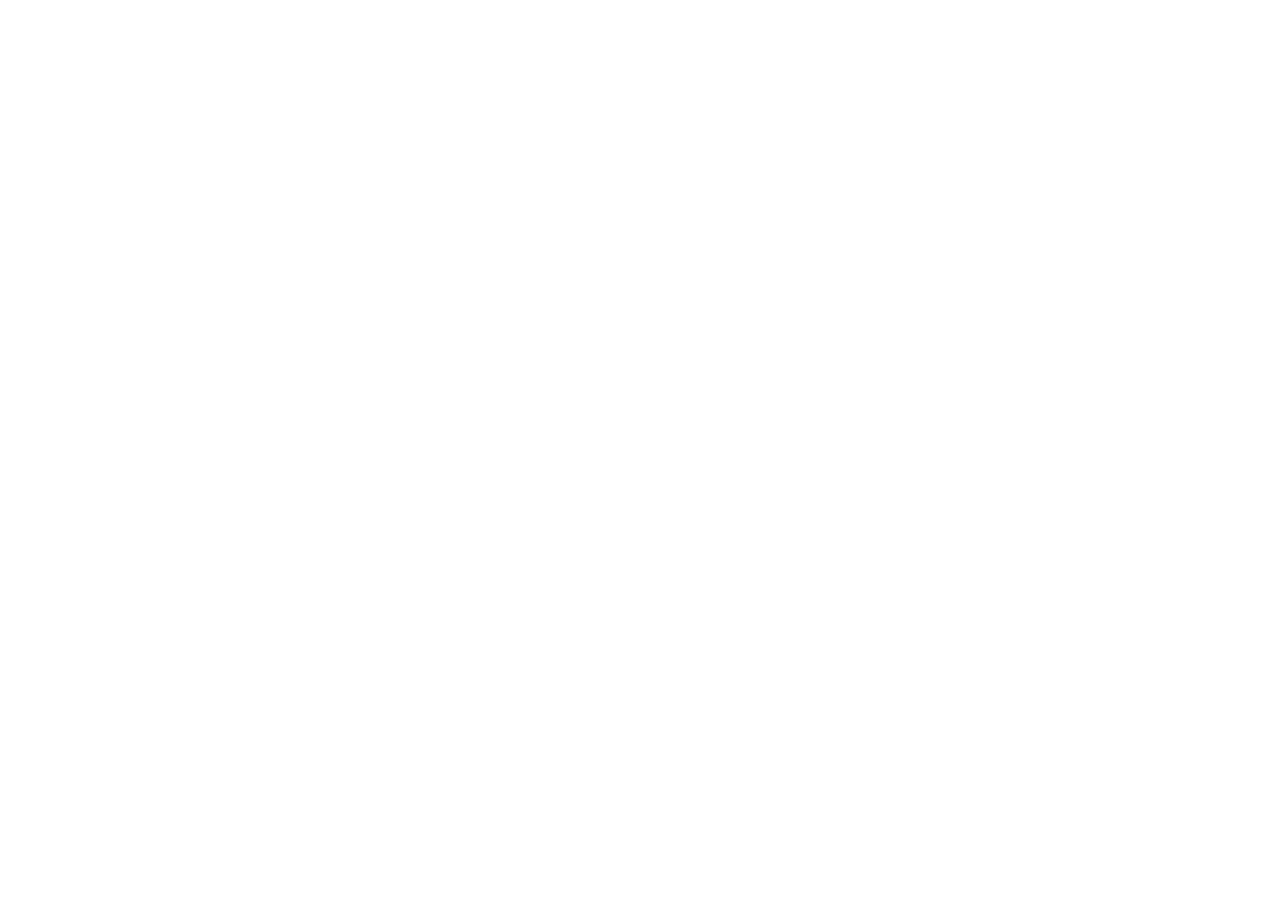
==== index.html @ 232b9eb3 "117. ders sonu" ====
<!DOCTYPE html>
<html lang="en">
<head>
    <meta charset="UTF-8">
    <link
    href="https://fonts.googleapis.com/css2?family=Raleway:wght@700&family=Oleo+Script:wght@700&family=Quicksand:wght@300;500;700&display=swap"
    rel="stylesheet"
    />
    <link rel="stylesheet" href="styles.css">
    <title>Seyahat Rehberim</title>
</head>
<body>
    <header>
        <nav></nav>
    </header>
    <main>
        <section></section>
        <section></section>
    </main>
    <footer></footer>
</body>
</html>
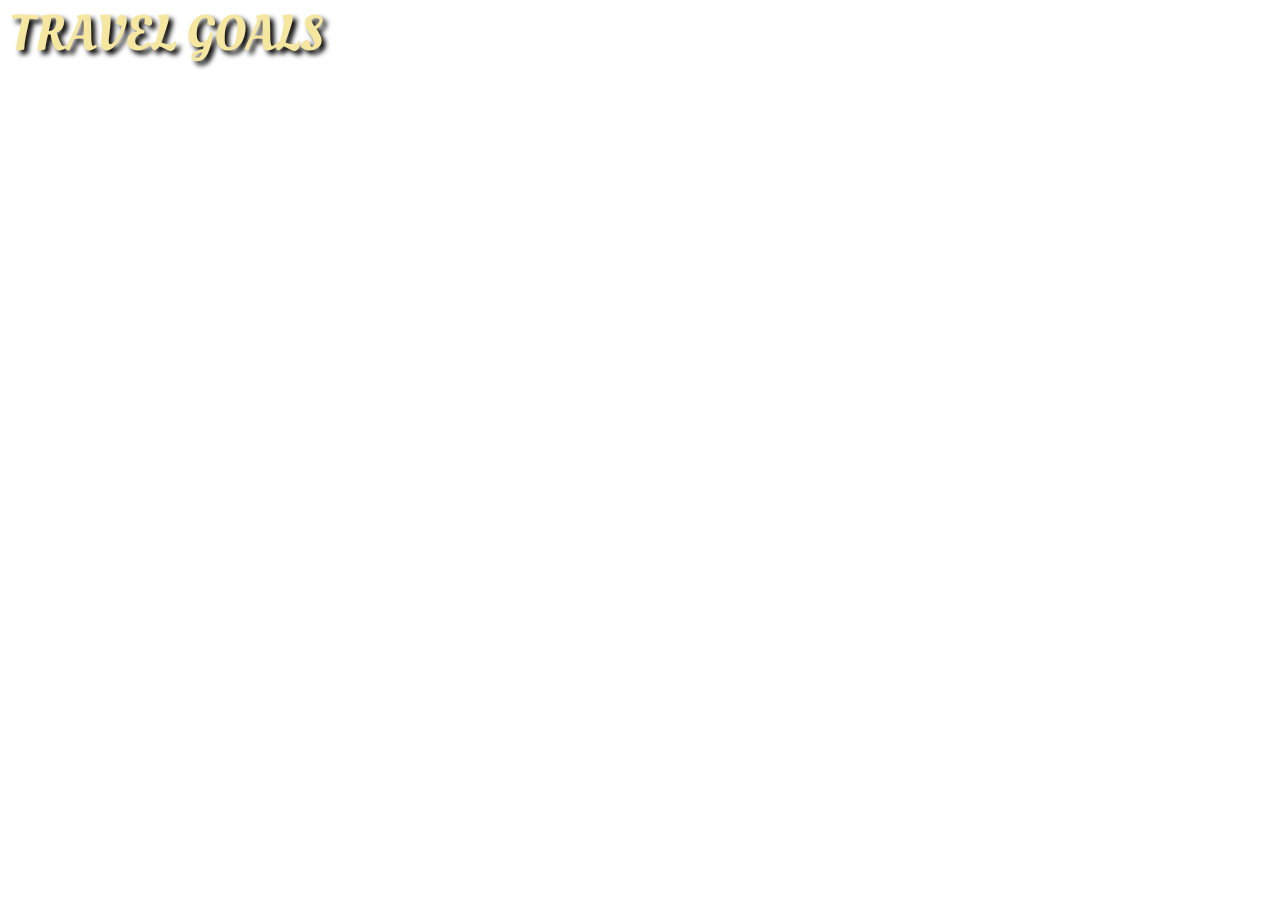
==== commit 7aa5a611: "119. ders sonu" ====
--- a/index.html
+++ b/index.html
@@ -6,11 +6,16 @@
     href="https://fonts.googleapis.com/css2?family=Raleway:wght@700&family=Oleo+Script:wght@700&family=Quicksand:wght@300;500;700&display=swap"
     rel="stylesheet"
     />
+    <link rel="stylesheet" href="shared.css">
     <link rel="stylesheet" href="styles.css">
     <title>Seyahat Rehberim</title>
 </head>
 <body>
     <header>
+        <div id="page-logo">
+          <a href="index.html"> Travel Goals </a>  
+        </div>
+        
         <nav></nav>
     </header>
     <main>
--- a/shared.css
+++ b/shared.css
@@ -0,0 +1,16 @@
+body {
+    font-family: "Quicksand", sans-serif;
+    margin: 0;
+}
+
+#page-logo a /* extradan bir bölgeyi adreslemede kullanılıyor.*/ {
+    padding: 10px;
+    font-family: "Oleo Script", sans-serif /*google dan indirdik*/;
+    color: rgb(245, 231, 160);
+    font-size: 50px;
+    text-decoration: none;
+    /* altyazıları silmeye yarıyor */
+    text-transform: uppercase /*bu da bütün harflere özel düzenleme yapmanı sağlıyor*/;
+    text-shadow: 4px 4px 5px rgb(0,0,0)/*gölgelemede
+    brinci sağdan sola, ikincisi yukardan aşağıya, üçüncüsü blurlerme, 4 renk*/
+}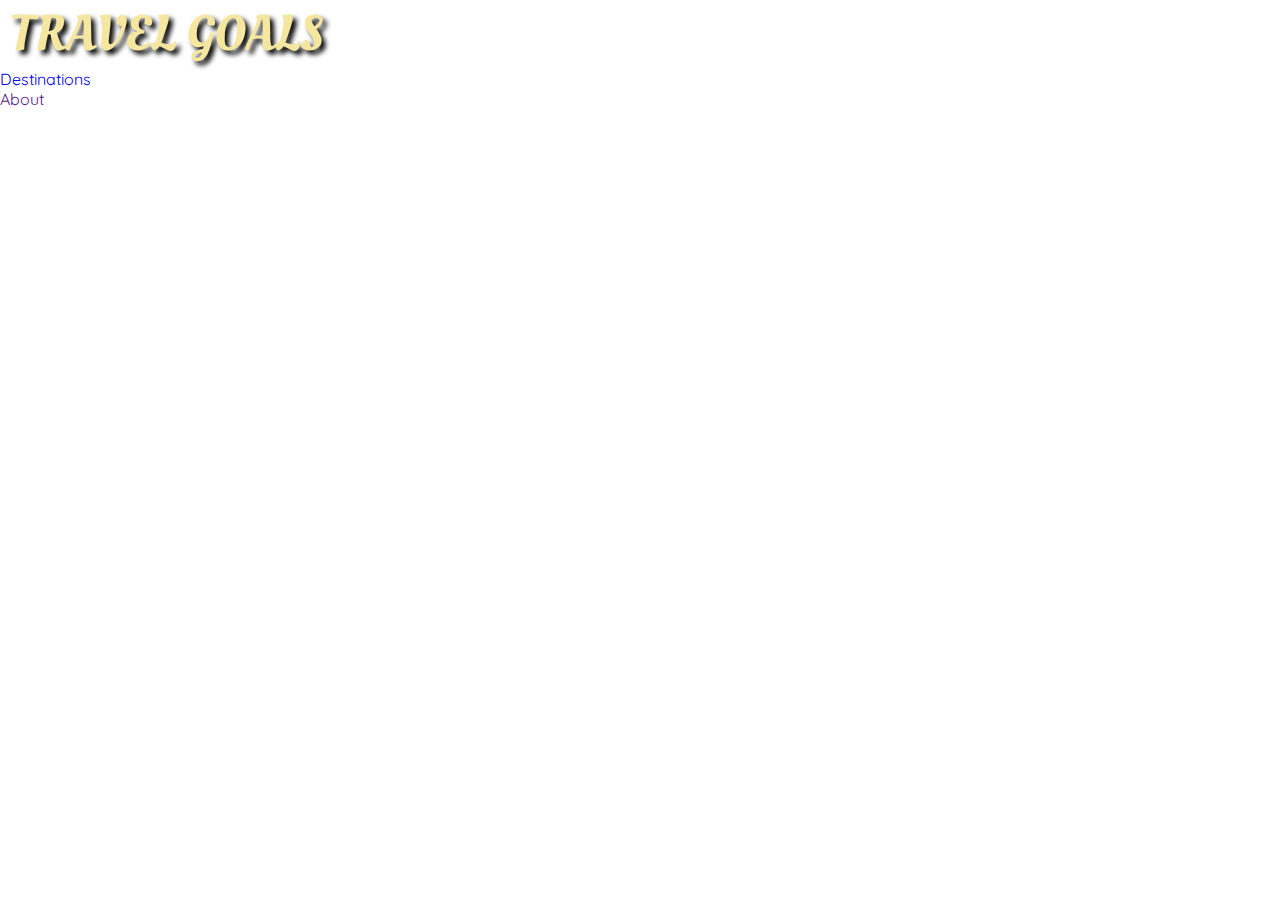
==== commit e34760d3: "119. ders sonu" ====
--- a/index.html
+++ b/index.html
@@ -16,7 +16,12 @@
           <a href="index.html"> Travel Goals </a>  
         </div>
         
-        <nav></nav>
+        <nav>
+            <ul>
+                <li><a href="places.html">Destinations</a>  </li>
+                <li><a href="">About</a> </li>
+            </ul>
+        </nav>
     </header>
     <main>
         <section></section>
--- a/shared.css
+++ b/shared.css
@@ -1,6 +1,18 @@
 body {
     font-family: "Quicksand", sans-serif;
     margin: 0;
+}
+
+ul {
+    list-style: none;
+    margin:0;
+    padding: 0;
+    
+    
+}
+
+ul a {
+    text-decoration: none;
 }
 
 #page-logo a /* extradan bir bölgeyi adreslemede kullanılıyor.*/ {
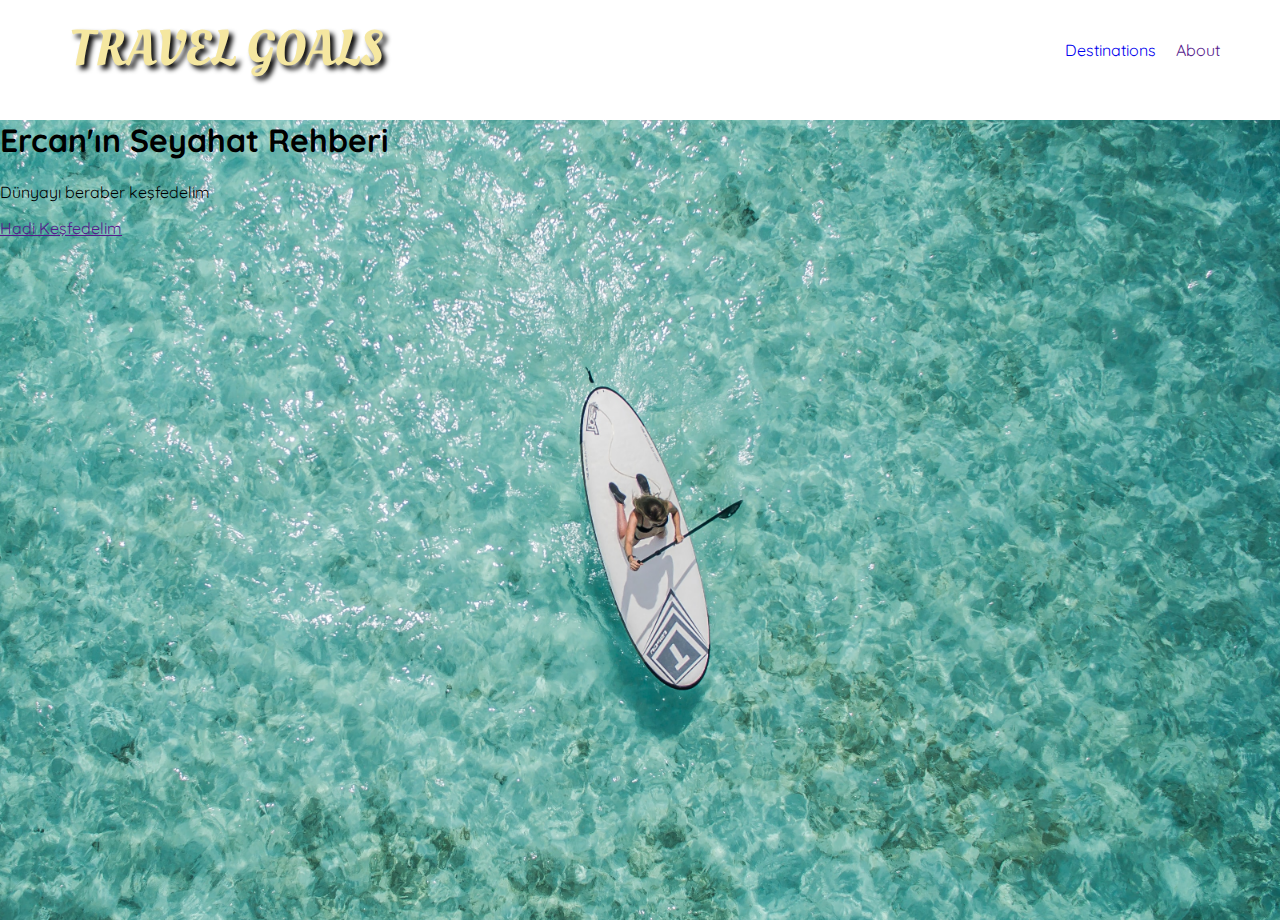
==== commit df04b765: "124.ders sonu" ====
--- a/index.html
+++ b/index.html
@@ -24,8 +24,12 @@
         </nav>
     </header>
     <main>
-        <section></section>
-        <section></section>
+        <section id="hero">
+            <h1>Ercan'ın Seyahat Rehberi</h1>
+            <p>Dünyayı beraber keşfedelim</p>
+            <a href="">Hadi Keşfedelim</a>
+        </section>
+        <section id="highlights"></section>
     </main>
     <footer></footer>
 </body>
--- a/shared.css
+++ b/shared.css
@@ -7,12 +7,13 @@
     list-style: none;
     margin:0;
     padding: 0;
-    
-    
 }
 
-ul a {
-    text-decoration: none;
+header {
+    display: flex;
+    justify-content: space-between;
+    align-items: center;
+    padding: 15px 60px;
 }
 
 #page-logo a /* extradan bir bölgeyi adreslemede kullanılıyor.*/ {
@@ -25,4 +26,19 @@
     text-transform: uppercase /*bu da bütün harflere özel düzenleme yapmanı sağlıyor*/;
     text-shadow: 4px 4px 5px rgb(0,0,0)/*gölgelemede
     brinci sağdan sola, ikincisi yukardan aşağıya, üçüncüsü blurlerme, 4 renk*/
-}+}
+
+header li{
+    margin-left: 20px;
+}
+    
+
+
+header ul{
+    display: flex;
+}
+
+ul a {
+    text-decoration: none;
+}
+
--- a/styles.css
+++ b/styles.css
@@ -0,0 +1,6 @@
+#hero {
+    height: 800px;
+    background-image: url("images/places/ocean.jpg") ;
+    background-position: center;
+    background-size: cover;
+}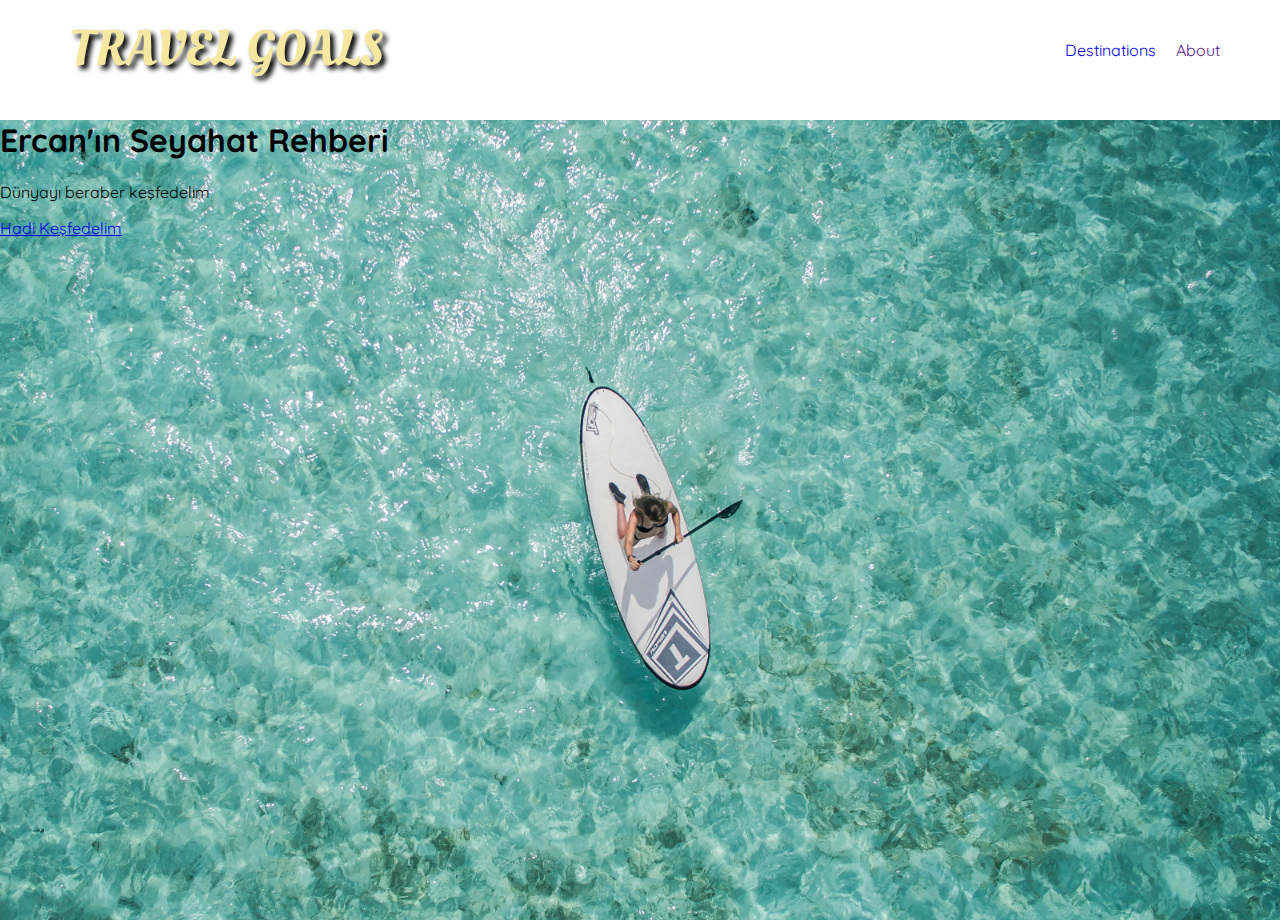
==== commit 7a91f83f: "124.ders sonu2" ====
--- a/index.html
+++ b/index.html
@@ -27,7 +27,7 @@
         <section id="hero">
             <h1>Ercan'ın Seyahat Rehberi</h1>
             <p>Dünyayı beraber keşfedelim</p>
-            <a href="">Hadi Keşfedelim</a>
+            <a href="places.html">Hadi Keşfedelim</a>
         </section>
         <section id="highlights"></section>
     </main>
--- a/styles.css
+++ b/styles.css
@@ -1,6 +1,6 @@
 #hero {
     height: 800px;
     background-image: url("images/places/ocean.jpg") ;
-    background-position: center;
-    background-size: cover;
+    background-position: center; /* resim eklendikten sonra resmin ortası geliyor buraya*/
+    background-size: cover; /*büyük resmi sığdırıyor */
 }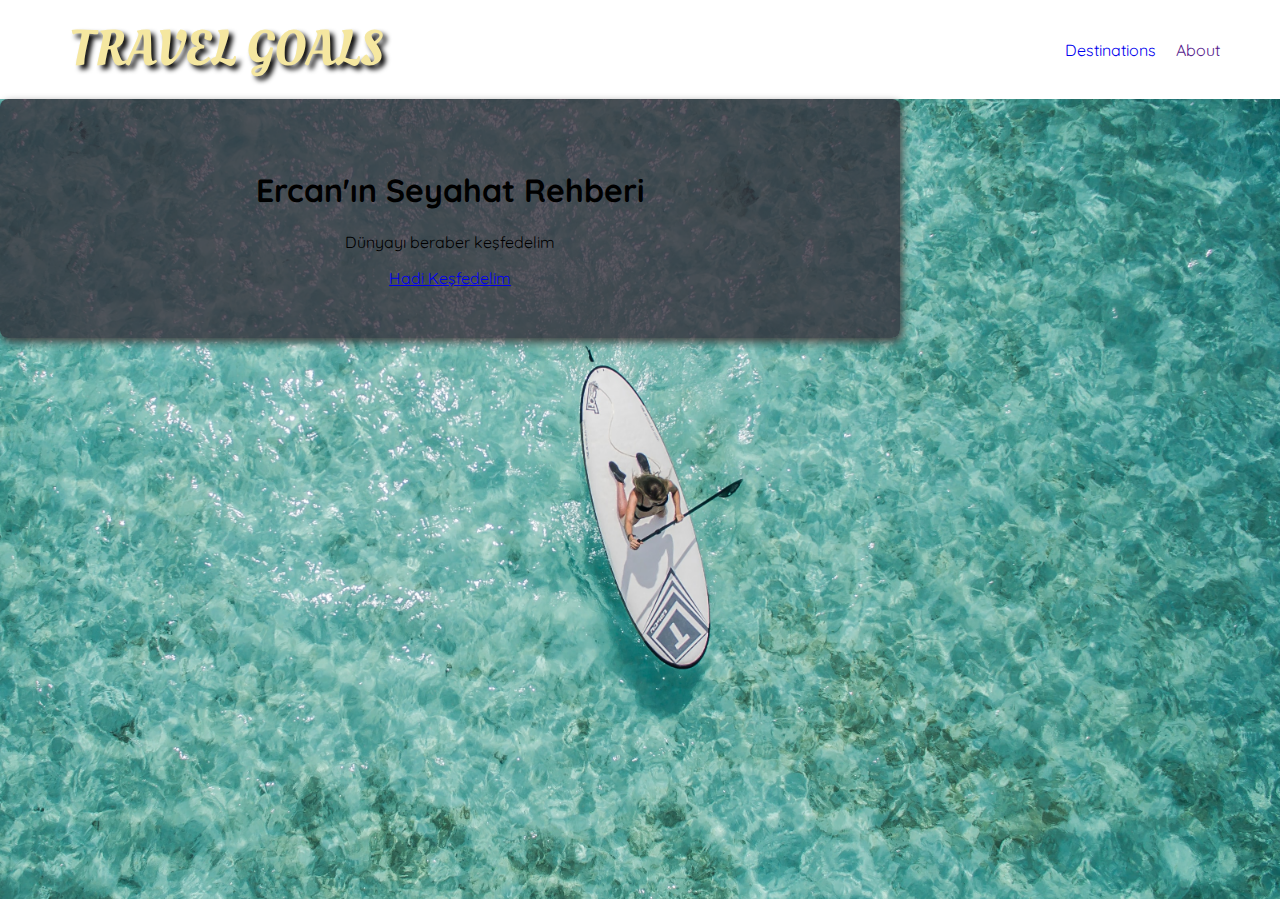
==== commit 8eeb0042: "125.ders sonu" ====
--- a/index.html
+++ b/index.html
@@ -25,9 +25,11 @@
     </header>
     <main>
         <section id="hero">
-            <h1>Ercan'ın Seyahat Rehberi</h1>
-            <p>Dünyayı beraber keşfedelim</p>
-            <a href="places.html">Hadi Keşfedelim</a>
+            <div id="hero-content">
+              <h1>Ercan'ın Seyahat Rehberi</h1>
+              <p>Dünyayı beraber keşfedelim</p>
+              <a href="places.html">Hadi Keşfedelim</a>  
+            </div>
         </section>
         <section id="highlights"></section>
     </main>
--- a/styles.css
+++ b/styles.css
@@ -3,4 +3,15 @@
     background-image: url("images/places/ocean.jpg") ;
     background-position: center; /* resim eklendikten sonra resmin ortası geliyor buraya*/
     background-size: cover; /*büyük resmi sığdırıyor */
+}
+
+#hero-content{
+    width: 900px;
+    background-color: rgb(51, 47, 57, 0.8);
+    box-shadow: 2px 4px 8px rgb(68, 67, 67); /*yine aynı mantık*/
+    border-radius: 8px; /*hatırlıyorum ama hatırlayamazsam diye yuvarlama*/
+    text-align: center;
+    padding: 50px 0;
+
+
 }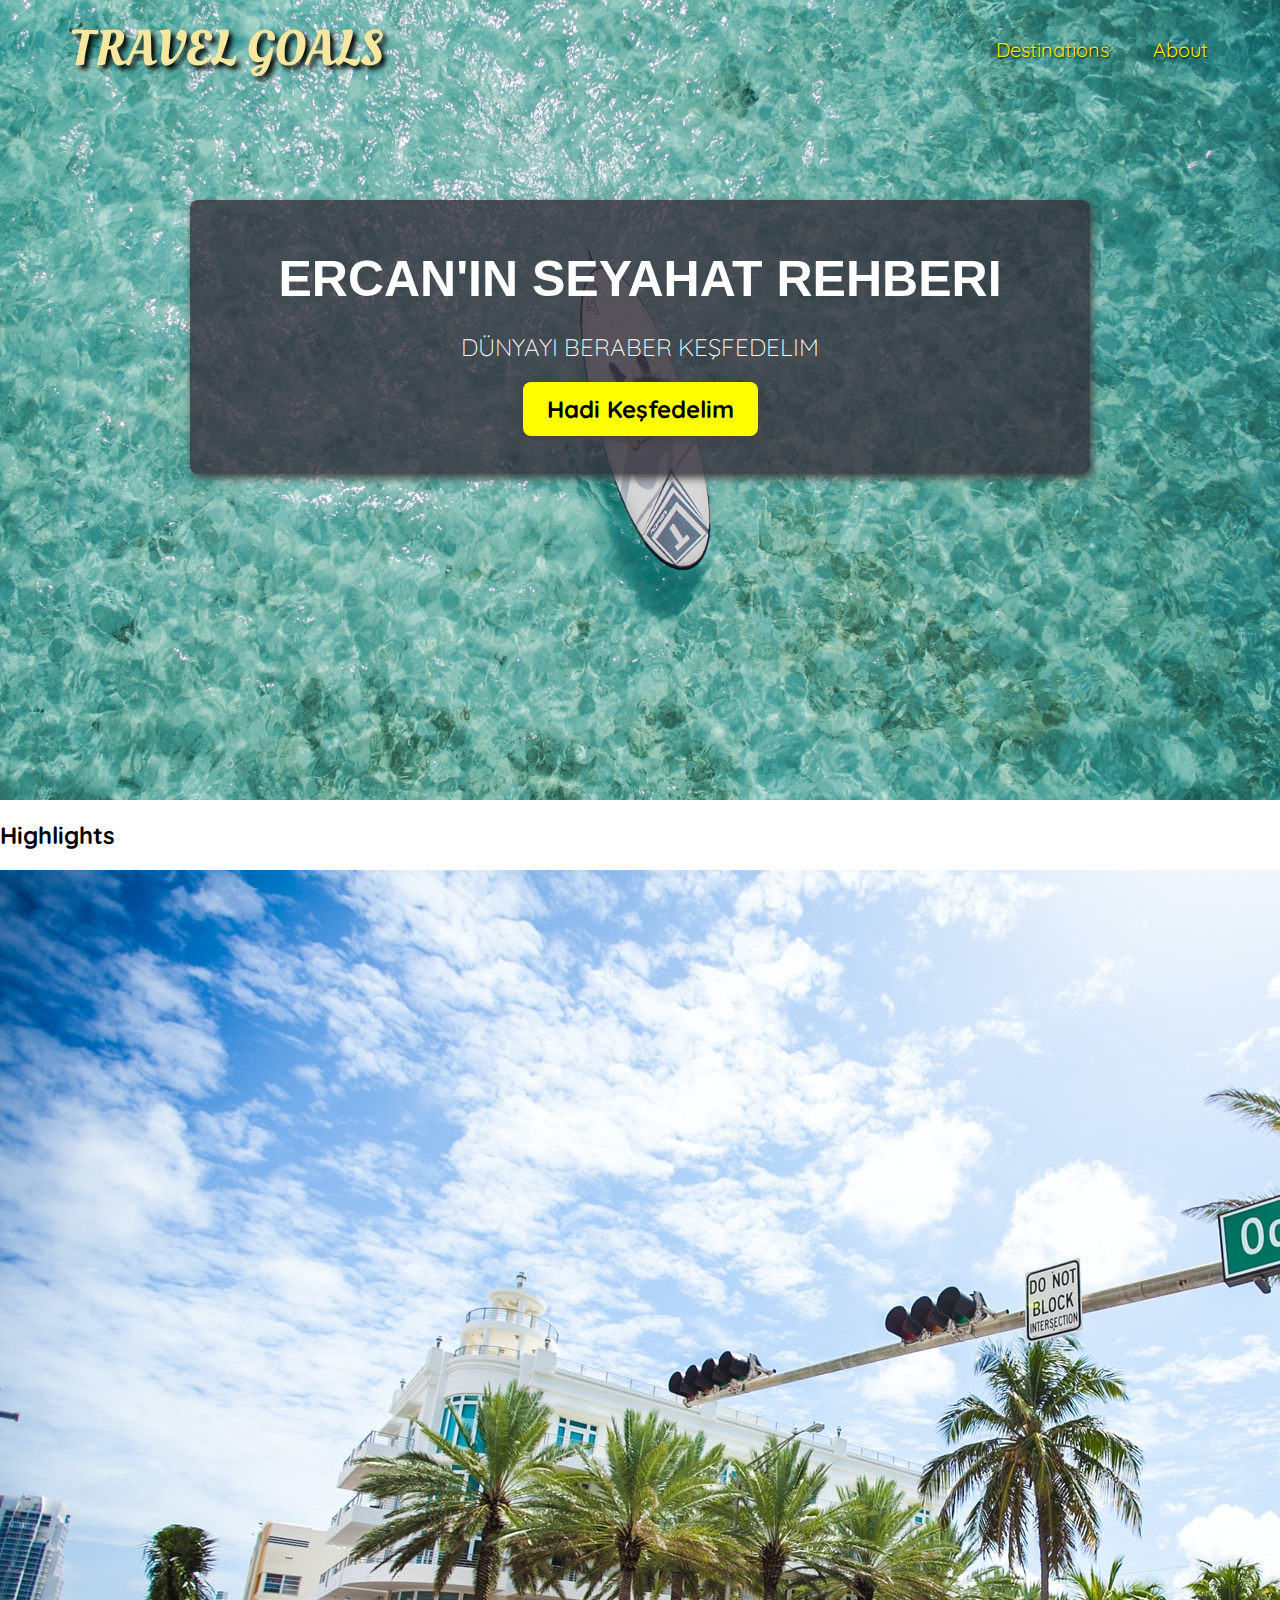
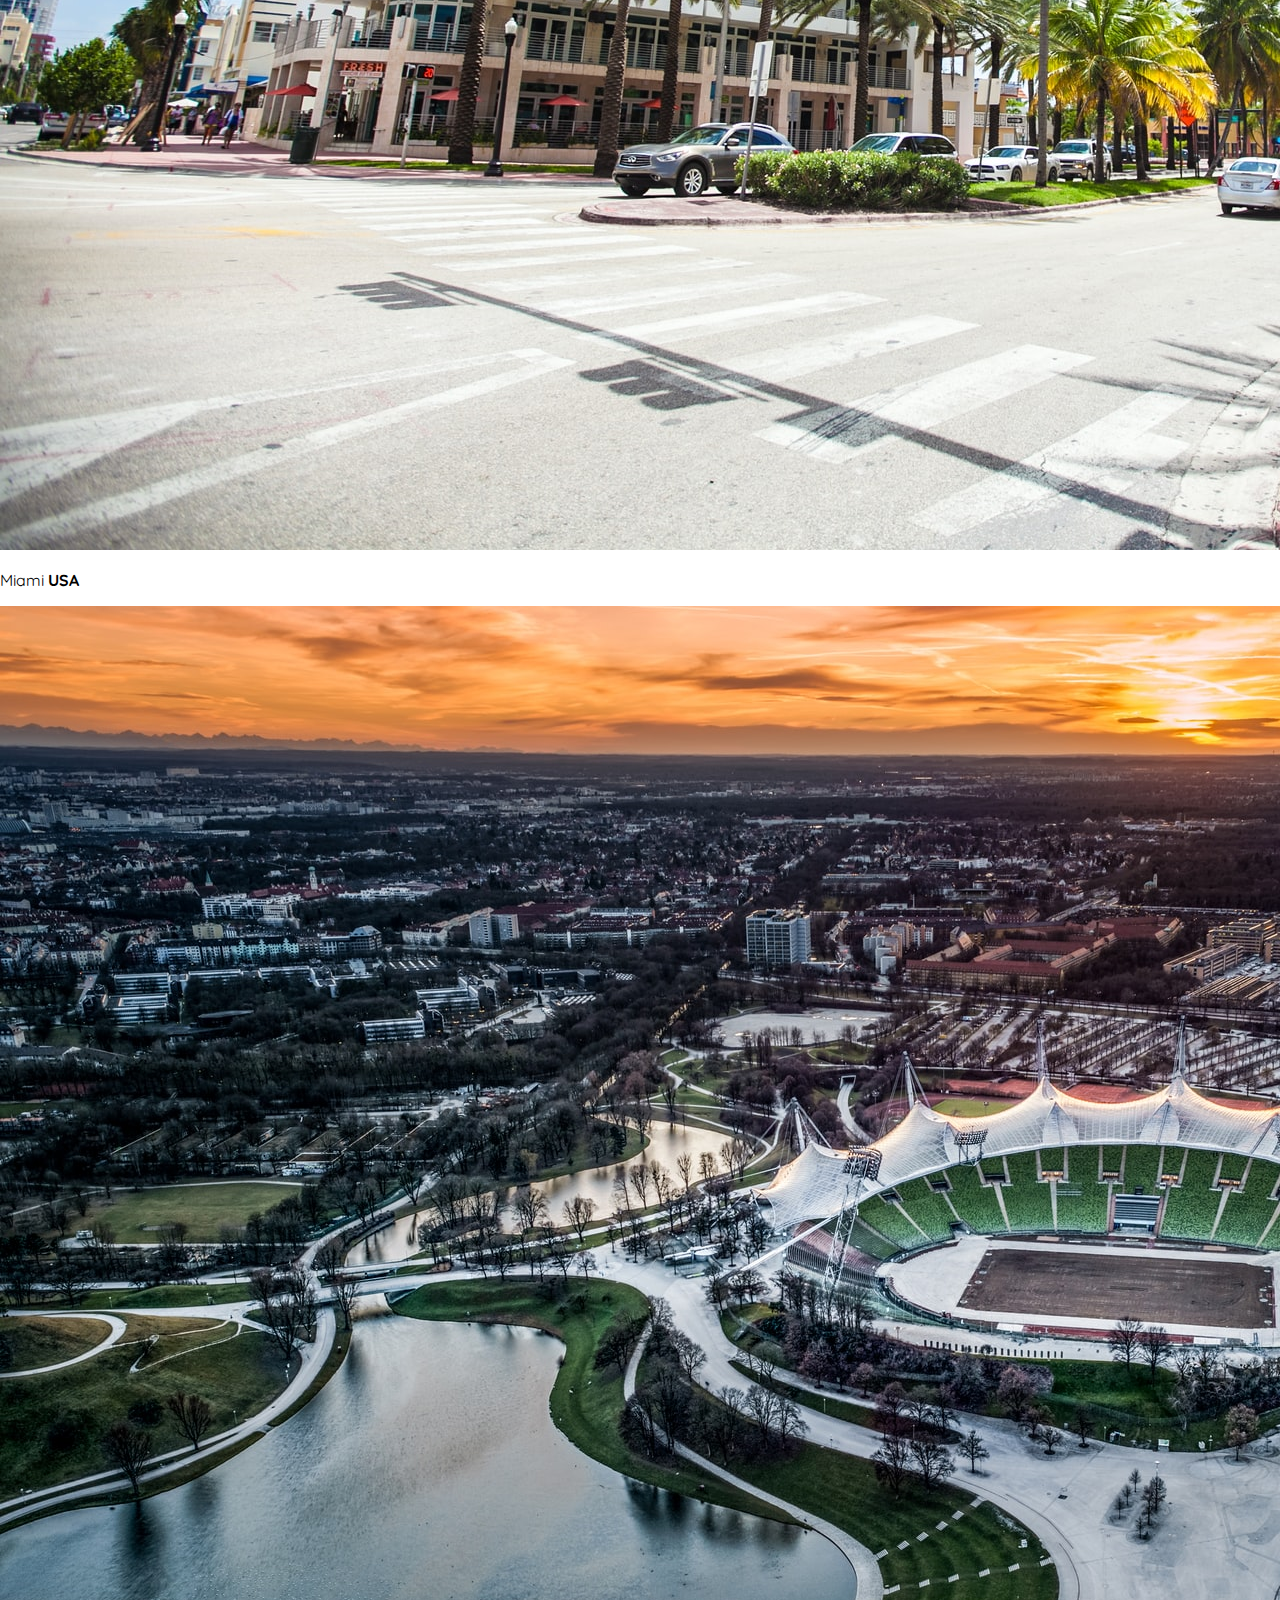
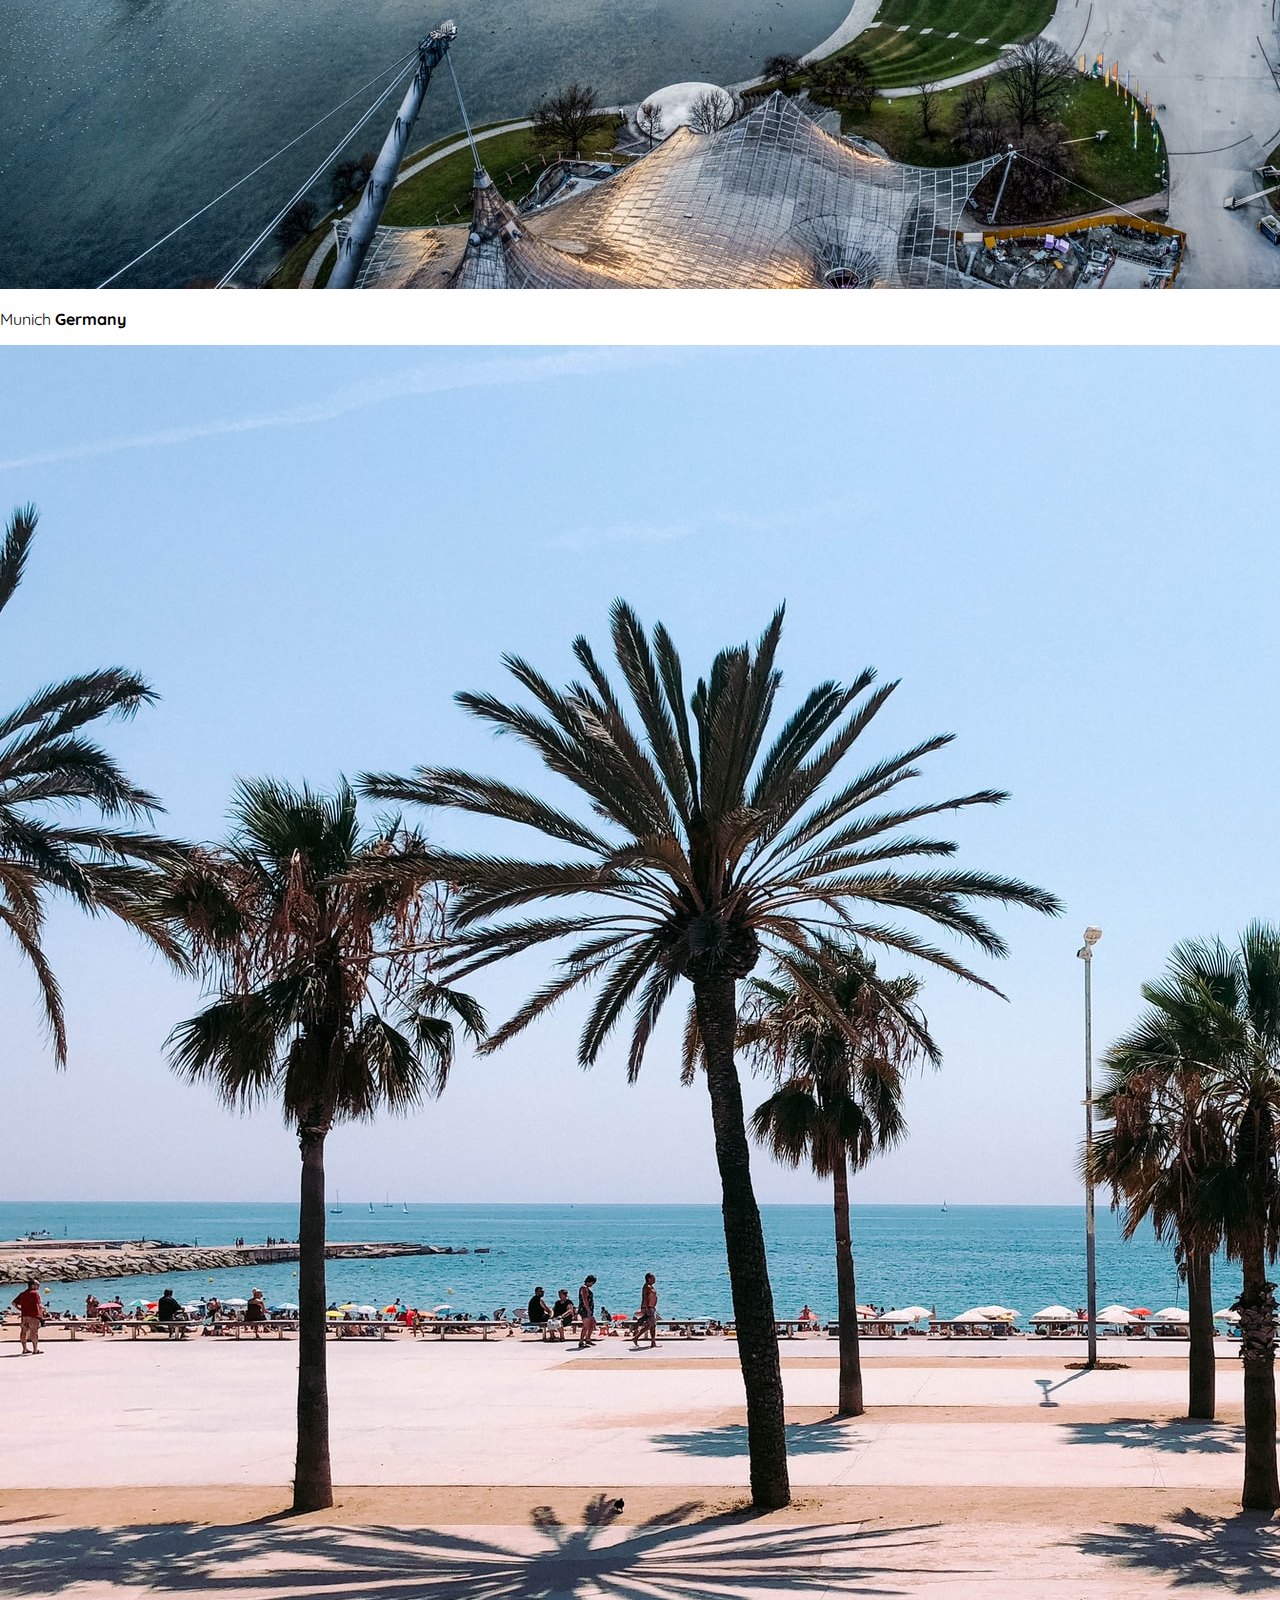
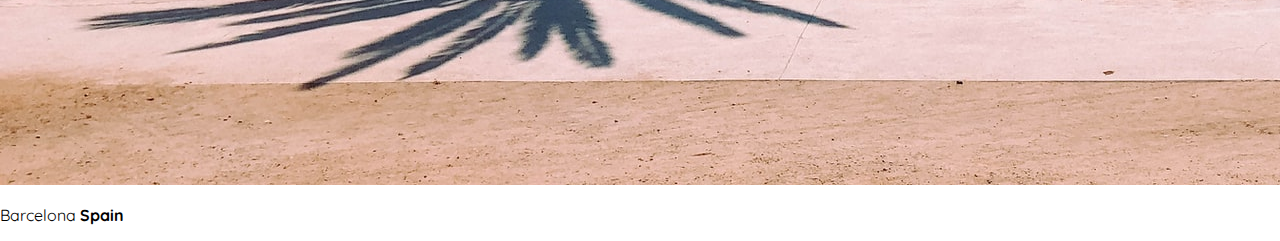
==== commit 17310197: "132.ders sonu 11-10-2023" ====
--- a/index.html
+++ b/index.html
@@ -31,7 +31,28 @@
               <a href="places.html">Hadi Keşfedelim</a>  
             </div>
         </section>
-        <section id="highlights"></section>
+        <section id="highlights">
+            <h2>Highlights</h2>
+            <ul id="destinations">
+                <li class="destination">
+                    <img src="images/places/miami.jpg" 
+                    alt="Miami Streets on sunny day"></a>
+                    <p>Miami <strong>USA</strong></p>
+                </li>
+            
+                <li class="destination">
+                    <img src="images/places/munich.jpg" 
+                    alt="Munich Stadium in winter"></a>
+                    <p>Munich <strong>Germany</strong></p>
+                </li>
+                <li class="destination">
+                    <img src="images/places/barcelona.jpg" 
+                    alt="Palm Beach in summer in Barcelona"></a>
+                    <p>Barcelona <strong>Spain</strong></p>
+                </li>
+            </ul>
+
+        </section>
     </main>
     <footer></footer>
 </body>
--- a/shared.css
+++ b/shared.css
@@ -14,6 +14,31 @@
     justify-content: space-between;
     align-items: center;
     padding: 15px 60px;
+    position: absolute;/*ya bu absolute da  anladığım kadarıyla bağımsız olarak ön layer a alıyor segmenti
+    ancak fixed dediğin zaman yine bir layer öne alıyor ama layer hep sayfanın üzerinde kalıyor.*/
+    width: 100%; /* bu da çok iyi bir yöntem ancak bir şey daha ilave etmek gerekiyor*/
+    top: 0;
+    left: 0; /*en son bunları koydu garanti olsun diye tam başlangıç nokrası almak için*/
+    box-sizing: border-box;/*bu noktada da kutuyu sınırlandırma önemli...
+    Content box dediğimiz zaman main i yüzde yüz olarak alıyor.*/
+}
+
+header li a {
+
+    font-size: 20px;
+    padding: 12px;
+    color: rgb(255, 231, 0);
+    text-shadow: 1px 1px 2px rgb(0,0,0,0.9);
+    /*background-color: rgb(245, 121, 160, 70%);
+    border-radius: 5px; istersen yapabilirsin*/
+    border-radius: 6px;
+}
+
+header li a:hover {
+
+    color:rgb(77, 77, 77);
+    background-color: rgb(255, 251, 0);
+    
 }
 
 #page-logo a /* extradan bir bölgeyi adreslemede kullanılıyor.*/ {
--- a/styles.css
+++ b/styles.css
@@ -12,6 +12,40 @@
     border-radius: 8px; /*hatırlıyorum ama hatırlayamazsam diye yuvarlama*/
     text-align: center;
     padding: 50px 0;
+    margin: 0 auto; /*bu çok önemli direkt ortalıyor*/
+    position: relative;
+    top: 200px;
+}
 
+#hero-content h1{
+    color:white;
+    text-transform: uppercase;
+    font-size: 50px;
+    font-family: "Railway",sans-serif;
+    margin:0;
+
+}
+
+#hero-content p{
+    color: white;
+    text-transform: uppercase;
+    font-size: 24px;
+    font-weight: 300;
+    margin-bottom: 32px;
+}
+#hero-content a{
+    text-decoration: none;
+    background-color: yellow;
+    padding: 12px 24px;
+    color: black;
+    font-size: 24px;
+    font-weight:700 ;
+    border-radius: 8px;
+    box-shadow: 2px 4px 8px rgb(68, 67, 67) ;
+    
+}
+
+#hero-content a:hover {
+    background-color: rgb(255, 220, 1);
 
 }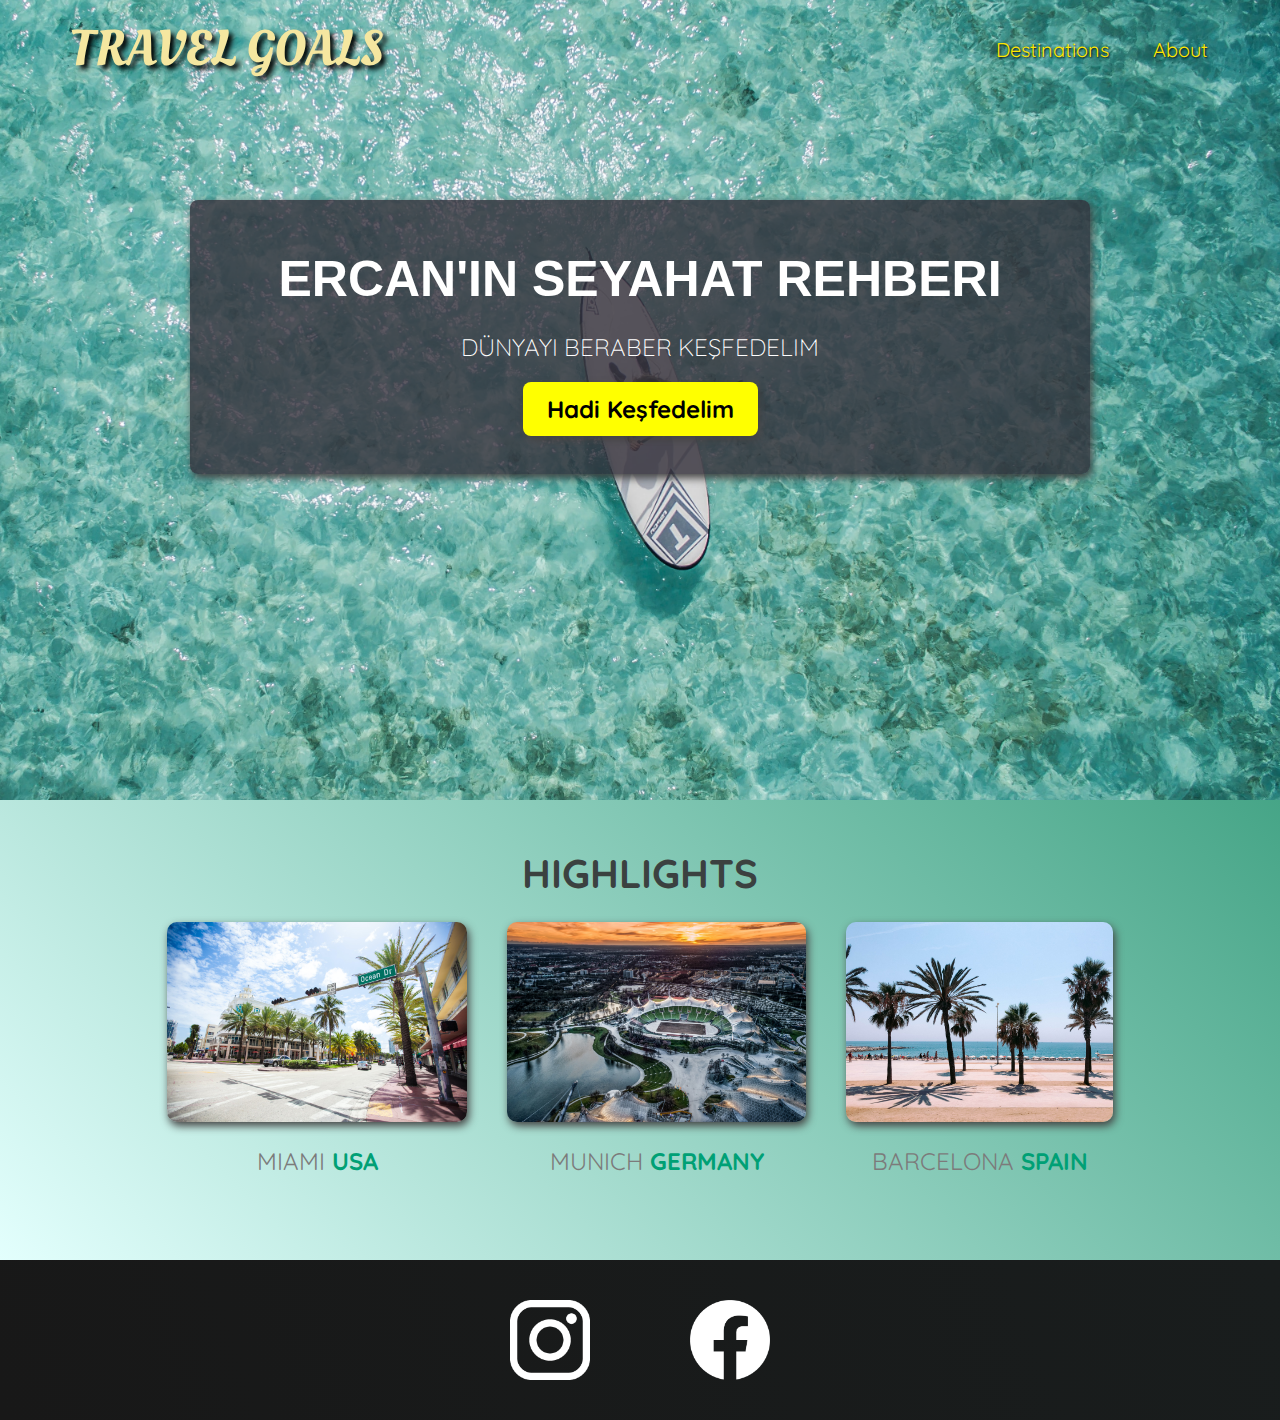
==== commit 4ead7faa: "143.Dersin sonu" ====
--- a/index.html
+++ b/index.html
@@ -54,6 +54,22 @@
 
         </section>
     </main>
-    <footer></footer>
+    <footer>
+        <ul>
+            <li>
+                <a href="https://www.instagram.com">
+                    <img src="images/icons/insta.png"
+                    alt="instagram logo">
+                </a>
+            </li>
+            <li>
+                <a href="https://www.facebook.com">
+                    <img src="images/icons/facebook.png"
+                    alt="instagram logo">
+                </a>
+            </li>
+        </ul>
+
+    </footer>
 </body>
 </html>--- a/shared.css
+++ b/shared.css
@@ -67,3 +67,36 @@
     text-decoration: none;
 }
 
+footer{
+    background: linear-gradient(70deg,
+    rgb(24, 24, 24),
+    rgb(25,29,29));
+    padding: 40px
+}
+
+footer ul{
+    display: flex;
+    justify-content: center;
+    
+    
+
+}
+
+footer li{
+    width: 80px;
+    height: 80px;
+    margin: 0 50px
+
+}
+/* Bak burası çok önemli
+-Önce list itemlerın alanlarını ufalttı.
+-ama bu aksiyon resimlerin boyutunu ufalttığı
+ anlamına gelmiyor.
+ -bu işlemin ardına img leri ufalttı.
+ -Bence width girdikten sonra, height ile ilgili
+ bir şey girmeye gerek yok.*/
+footer img{
+    width: 100%;
+    height: 100%;
+    
+}--- a/styles.css
+++ b/styles.css
@@ -48,4 +48,64 @@
 #hero-content a:hover {
     background-color: rgb(255, 220, 1);
 
+}
+
+#highlights {
+
+    padding: 24px; /*çakışma olmasın diye padding ekletti
+    ana bölgeye. Bu herif takıntılı biraz*/
+
+    /*background-color: rgb(227, 255, 252); bu devirde
+    bunlar basit kalır diyor. linear gradient daha 
+    güzel olur diyor*/
+
+    background: linear-gradient(45deg, 
+    rgb(227, 255, 253),
+    rgb(70, 165, 135))
+
+
+}
+#destinations {
+    display: flex;
+    width: 90%;
+    margin: auto;/*bu şekilde ortaladı*/
+    margin-bottom: 40px;
+    flex-direction: row;
+    justify-content: center;
+
+}
+
+.destination {
+    margin: 0 20px;
+    text-transform: uppercase;
+}
+
+.destination p{
+    text-align: center;
+    font-size: 24px;
+    color: rgb(124, 123, 123);
+    margin: 20px;
+}
+
+.destination strong{
+    color: rgb(0, 160, 117);
+    
+}
+
+#highlights h2{
+    font-family: "Quicksand", sans-serif;
+    text-transform: uppercase;
+    text-align: center;
+    font-size: 40px;
+    color: rgb(59, 65, 64);
+    margin: 24px 0;
+}
+
+
+.destination img {
+    height: 200px;
+    width: 100%; /*hepsini eşit ölçüde yapmak için böyle yaptı*/
+    box-shadow: 2px 4px 8px rgb(68, 67, 67);
+    border-radius: 10px;
+    object-fit: cover /*fotoyu max koruyor*/;
 }